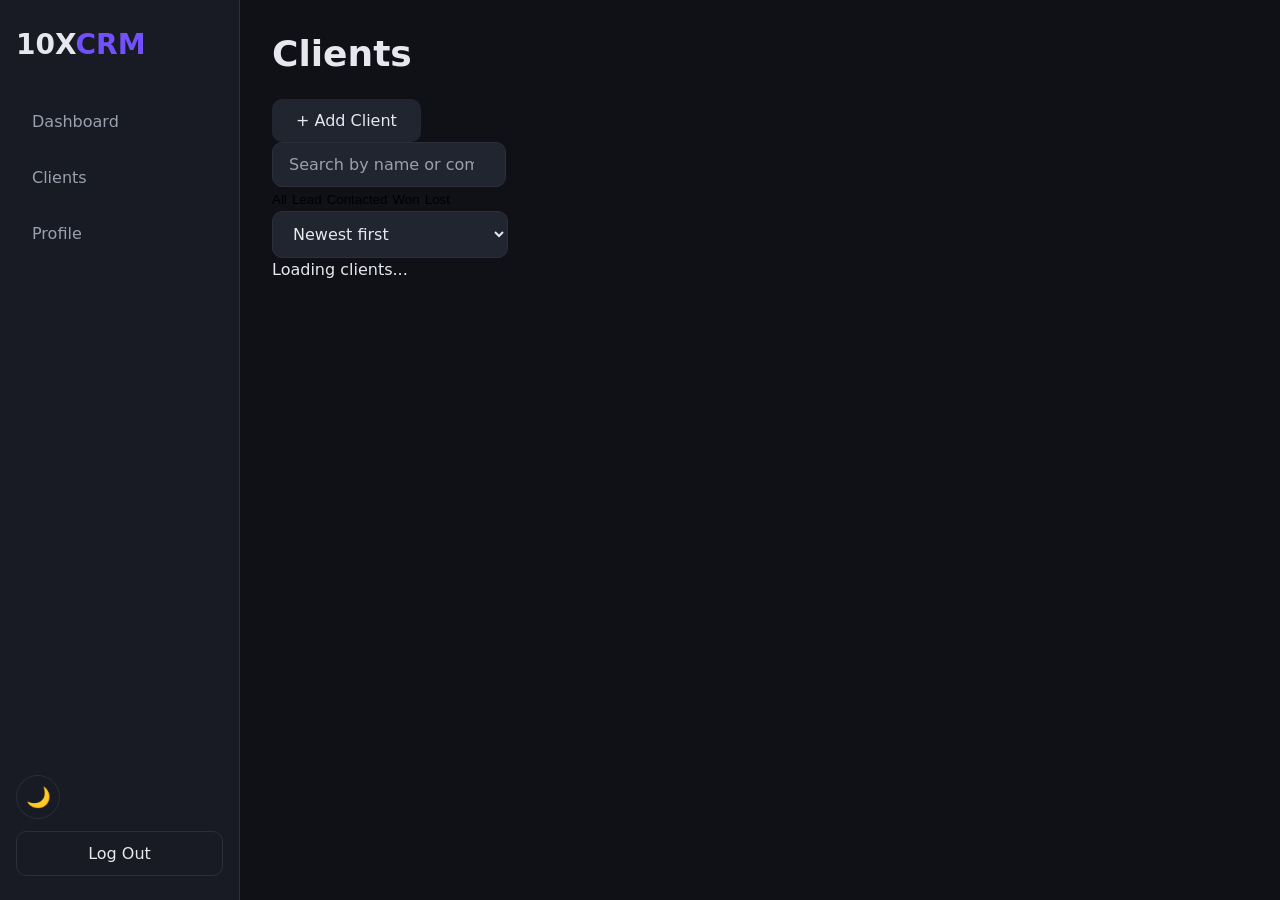
==== clients.html @ c00b86b8 "feat: add clients page structure" ====
<!DOCTYPE html>
<html lang="en">
<head>
  <meta charset="UTF-8" />
  <meta name="viewport" content="width=device-width, initial-scale=1.0" />
  <title>Clients · 10X CRM</title>
  <link rel="stylesheet" href="css/style.css" />
</head>
<body>
  <div class="app">

    <!-- Shared sidebar (identical to dashboard) -->
    <aside class="sidebar">
      <a href="dashboard.html" class="logo">10X<span class="logo__accent">CRM</span></a>

      <nav class="nav" aria-label="Main navigation">
        <a href="dashboard.html" class="nav__link">Dashboard</a>
        <a href="clients.html" class="nav__link">Clients</a>
        <a href="profile.html" class="nav__link">Profile</a>
      </nav>

      <div class="sidebar__footer">
        <button id="theme-toggle" class="theme-toggle" type="button" aria-label="Toggle dark and light theme">🌙</button>
        <button id="logout-btn" class="btn btn--ghost" type="button">Log Out</button>
      </div>
    </aside>

    <main class="app__main">

      <!-- Page header -->
      <header class="page__header">
        <h1 class="page__title">Clients</h1>
        <button id="add-client-btn" class="btn btn--primary" type="button">+ Add Client</button>
      </header>

      <!-- Toolbar: search + filter chips + sort   -->
      <section class="toolbar" aria-label="Client filters">
        <input
          type="search"
          id="search-input"
          class="form__input toolbar__search"
          placeholder="Search by name or company..."
          aria-label="Search clients"
        />

        <div class="chips" role="group" aria-label="Filter by status">
          <button class="chip chip--active" type="button" data-status="All">All</button>
          <button class="chip" type="button" data-status="Lead">Lead</button>
          <button class="chip" type="button" data-status="Contacted">Contacted</button>
          <button class="chip" type="button" data-status="Won">Won</button>
          <button class="chip" type="button" data-status="Lost">Lost</button>
        </div>

        <select id="sort-select" class="form__input toolbar__sort" aria-label="Sort clients">
          <option value="newest">Newest first</option>
          <option value="name">Name A→Z</option>
          <option value="deal">Deal value: high → low</option>
        </select>
      </section>

      <!-- Clients list!!!! JS renders the cards in here -->
      <section id="clients-list" class="clients" aria-live="polite">
        <p class="clients__message">Loading clients...</p>
      </section>

    </main>
  </div>

  <!-- ─────────── Add Client modal ─────────── -->
  <div id="add-client-modal" class="modal" hidden>
    <div class="modal__backdrop" data-close-modal></div>

    <div class="modal__box" role="dialog" aria-modal="true" aria-labelledby="add-client-title">
      <header class="modal__header">
        <h2 id="add-client-title" class="modal__title">Add Client</h2>
        <button class="modal__close" type="button" data-close-modal aria-label="Close dialog">✕</button>
      </header>

      <form id="add-client-form" class="form" novalidate>

        <div class="form__group">
          <label for="client-name" class="form__label">Name</label>
          <input type="text" id="client-name" name="name" class="form__input"
                 placeholder="Emily Johnson" aria-describedby="client-name-error" required />
          <p id="client-name-error" class="form__error" aria-live="polite"></p>
        </div>

        <div class="form__group">
          <label for="client-email" class="form__label">Email</label>
          <input type="email" id="client-email" name="email" class="form__input"
                 placeholder="emily@company.com" aria-describedby="client-email-error" required />
          <p id="client-email-error" class="form__error" aria-live="polite"></p>
        </div>

        <div class="form__group">
          <label for="client-phone" class="form__label">Phone</label>
          <input type="tel" id="client-phone" name="phone" class="form__input"
                 placeholder="+995 555 123 456" aria-describedby="client-phone-error" />
          <p id="client-phone-error" class="form__error" aria-live="polite"></p>
        </div>

        <div class="form__group">
          <label for="client-company" class="form__label">Company</label>
          <input type="text" id="client-company" name="company" class="form__input"
                 placeholder="Company (optional)" />
        </div>

        <div class="form__group">
          <label for="client-deal" class="form__label">Deal Value ($)</label>
          <input type="number" id="client-deal" name="dealValue" class="form__input"
                 placeholder="5000" aria-describedby="client-deal-error" required />
          <p id="client-deal-error" class="form__error" aria-live="polite"></p>
        </div>

        <div class="form__group">
          <label for="client-status" class="form__label">Status</label>
          <select id="client-status" name="status" class="form__input">
            <option value="Lead" selected>Lead</option>
            <option value="Contacted">Contacted</option>
            <option value="Won">Won</option>
            <option value="Lost">Lost</option>
          </select>
        </div>

        <button type="submit" class="btn btn--primary btn--block">Add Client</button>
      </form>
    </div>
  </div>

  <div id="toast-container" class="toast-container" aria-live="polite"></div>
  <script type="module" src="js/clients.js"></script>
</body>
</html>
---- css/style.css ----
*,
*::before,
*::after {
  box-sizing: border-box;
  margin: 0;
  padding: 0;
}

ul, ol {
  list-style-type: none;
}

html {
  font-size: 62.5%;
  -webkit-text-size-adjust: 100%;
  text-size-adjust: 100%;
}

img {
  display: block;
  max-width: 100%;
}

a {
  text-decoration: none;
  color: inherit;
}

button {
  cursor: pointer;
  background-color: transparent;
  border: none;
}

label {
  cursor: pointer;
  font: inherit;
}

:root {
  --accent: rgb(114, 80, 252);
  --accent-hover: rgb(81.6808988764, 39.8876404494, 251.3123595506);
  --accent-2: rgb(9, 198, 184);
  --pink: rgb(218, 37, 137);
  --accent-contrast: #ffffff;
  --lead: #3b82f6;
  --contacted: #f59e0b;
  --won: #22c55e;
  --lost: #ef4444;
  --success: #22c55e;
  --danger: #ef4444;
  --bg: #0f1117;
  --surface: #181b24;
  --surface-2: #212530;
  --border: #2a2f3a;
  --text: #e6e8ee;
  --text-muted: #9aa0ae;
  --shadow: 0 4px 12px rgba(0, 0, 0, 0.3);
}

body.light {
  --bg: #f5f6f8;
  --surface: #ffffff;
  --surface-2: #f0f1f4;
  --border: #e2e5ea;
  --text: #1a1d24;
  --text-muted: #5c6270;
  --shadow: 0 4px 12px rgba(0, 0, 0, 0.08);
}

body {
  min-height: 100vh;
  font-family: "Roboto", system-ui, sans-serif;
  font-size: 1.6rem;
  line-height: 1.5;
  background-color: var(--bg);
  color: var(--text);
  transition: background-color 0.2s ease, color 0.2s ease;
}

h1, h2, h3 {
  line-height: 1.2;
  font-weight: 600;
}

.btn {
  display: inline-flex;
  align-items: center;
  justify-content: center;
  gap: 0.8rem;
  padding: 1.2rem 2.4rem;
  border-radius: 1rem;
  font-size: 1.6rem;
  font-weight: 500;
  font-family: inherit;
  position: relative;
  overflow: hidden;
  z-index: 1;
  transition: transform 0.2s ease, color 0.2s ease;
}
.btn::before {
  content: "";
  position: absolute;
  top: 0;
  left: 0;
  width: 100%;
  height: 100%;
  background-color: var(--accent);
  transform: scaleX(0);
  transform-origin: left;
  transition: transform 0.4s ease;
  z-index: -1;
}
.btn--primary {
  background-color: var(--surface-2);
  color: var(--text);
}
.btn--primary:hover {
  color: var(--accent-contrast);
}
.btn--primary:hover::before {
  transform: scaleX(1);
}
.btn--primary:active {
  transform: translateY(0.1rem);
}
.btn--block {
  width: 100%;
}
.btn--ghost {
  background-color: transparent;
  border: 0.1rem solid var(--border);
  color: var(--text);
}
.btn--ghost:hover {
  background-color: var(--surface-2);
}

.form {
  display: flex;
  flex-direction: column;
  gap: 1.6rem;
}

.form__group {
  display: flex;
  flex-direction: column;
  gap: 0.8rem;
}

.form__label {
  font-size: 1.4rem;
  font-weight: 500;
}

.form__input {
  padding: 1.2rem 1.6rem;
  font-size: 1.6rem;
  font-family: inherit;
  color: var(--text);
  background-color: var(--surface-2);
  border: 1px solid var(--border);
  border-radius: 1rem;
  transition: border-color 0.2s ease, box-shadow 0.2s ease;
}
.form__input::placeholder {
  color: var(--text-muted);
}
.form__input:focus {
  outline: none;
  border-color: var(--accent);
  box-shadow: 0 0 0 3px rgba(114, 80, 252, 0.25);
}

.form__input.input-error {
  border-color: var(--danger);
}

.form__error {
  font-size: 1.2rem;
  color: var(--danger);
  min-height: 1.6rem;
}

.form__error--global {
  text-align: center;
}

.theme-toggle {
  width: 4.4rem;
  height: 4.4rem;
  border-radius: 999px;
  font-size: 2rem;
  background-color: var(--surface);
  border: 1px solid var(--border);
  color: var(--text);
  display: flex;
  justify-content: center;
  align-items: center;
  transition: transform 0.2s ease, background-color 0.2s ease;
}
.theme-toggle:hover {
  transform: scale(1.05);
}
.theme-toggle--fixed {
  position: fixed;
  top: 1.6rem;
  right: 1.6rem;
  z-index: 100;
}

.toast-container {
  position: fixed;
  bottom: 2.4rem;
  right: 2.4rem;
  z-index: 200;
  display: flex;
  flex-direction: column;
  gap: 1.2rem;
}

.toast {
  min-width: 28rem;
  padding: 1.2rem 1.6rem;
  border-radius: 1rem;
  color: #fff;
  font-size: 1.4rem;
  box-shadow: var(--shadow);
  display: flex;
  justify-content: space-between;
  align-items: center;
  gap: 1.2rem;
}
.toast--success {
  background-color: var(--success);
}
.toast--error {
  background-color: var(--danger);
}
.toast__close {
  color: inherit;
  font-size: 1.6rem;
  line-height: 1;
  opacity: 0.8;
}
.toast__close:hover {
  opacity: 1;
}

.nav {
  display: flex;
  flex-direction: column;
  gap: 0.8rem;
}

.nav__link {
  padding: 1.2rem 1.6rem;
  border-radius: 1rem;
  color: var(--text-muted);
  font-weight: 500;
  transition: background-color 0.2s ease, color 0.2s ease;
}
.nav__link:hover {
  background-color: var(--surface-2);
  color: var(--text);
}
.nav__link--active {
  background-color: var(--accent);
  color: var(--accent-contrast);
}

.app {
  display: grid;
  grid-template-columns: 24rem 1fr;
  min-height: 100vh;
}

.sidebar {
  position: sticky;
  top: 0;
  height: 100vh;
  padding: 2.4rem 1.6rem;
  background-color: var(--surface);
  border-right: 1px solid var(--border);
  display: flex;
  flex-direction: column;
  gap: 3.2rem;
}

.sidebar__footer {
  margin-top: auto;
  display: flex;
  flex-direction: column;
  gap: 1.2rem;
}

.app__main {
  padding: 3.2rem;
}

.page__title {
  font-size: 3.6rem;
  margin-bottom: 2.4rem;
}

.auth {
  min-height: 100vh;
  display: flex;
  justify-content: center;
  align-items: center;
  padding: 1.6rem;
  background-image: url("../images/10x.avif");
  background-size: cover;
  background-position: center;
  background-repeat: no-repeat;
}

.auth-card {
  width: 100%;
  max-width: 42rem;
  padding: 3.2rem;
  background-color: var(--surface);
  border: 1px solid rgb(114, 80, 252);
  border-radius: 1.6rem;
  box-shadow: var(--shadow);
  display: flex;
  flex-direction: column;
  gap: 2.4rem;
}

.auth-header {
  text-align: center;
  display: flex;
  align-items: center;
  flex-direction: column;
  gap: 0.8rem;
}

.logo {
  font-size: 2.8rem;
  font-weight: 700;
}
.logo__letter {
  display: inline-block;
  transform-origin: center;
  animation: pulseAndPause 3s infinite ease-in-out;
  color: rgb(114, 80, 252);
}
.logo__accent {
  color: var(--accent);
}

.auth-card__title {
  font-size: 3.6rem;
}

.auth-card__subtitle {
  font-size: 1.4rem;
  color: var(--text-muted);
}

.auth-card__switch {
  text-align: center;
  font-size: 1.4rem;
  color: var(--text-muted);
}

.link {
  color: var(--accent);
  font-weight: 500;
}
.link:hover {
  text-decoration: underline;
}

@keyframes pulseAndPause {
  0%, 100% {
    transform: scale(1);
  }
  15% {
    transform: scale(1.3);
  }
  30% {
    transform: scale(1);
  }
}

/*# sourceMappingURL=style.css.map */
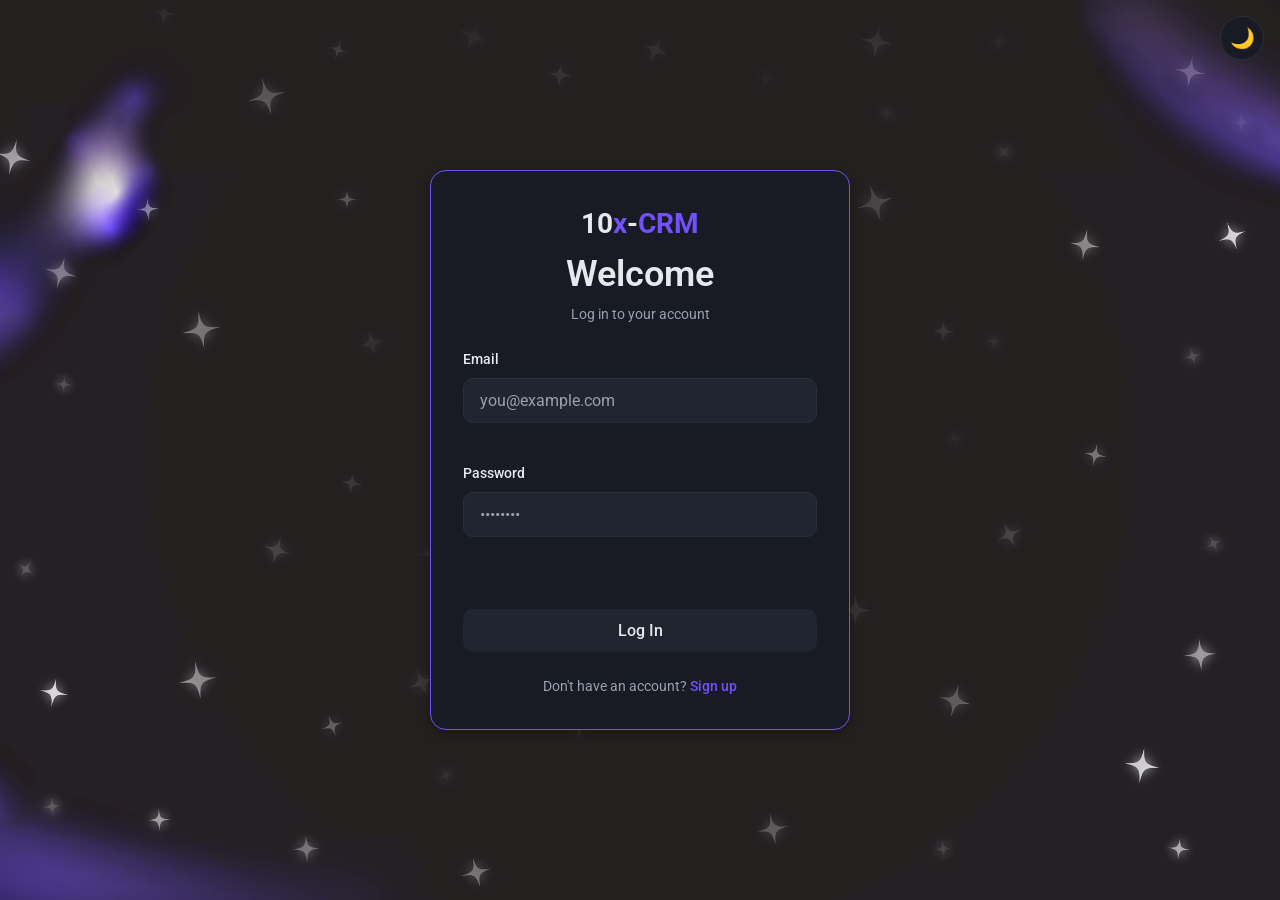
==== commit 83e353fd: "feat: add clients html explaining comment" ====
--- a/clients.html
+++ b/clients.html
@@ -66,9 +66,12 @@
     </main>
   </div>
 
-  <!-- ─────────── Add Client modal ─────────── -->
+  <!-- =============CLIENT MODAL=============== -->
+   <!--all inout attributes have name= name, name=email... not to write
+   all time querySelector and catch by it but to write in JS 
+   form.dealValue.value-->
   <div id="add-client-modal" class="modal" hidden>
-    <div class="modal__backdrop" data-close-modal></div>
+    <div class="modal__backdrop" data-close-modal></div> <!--black transparent background-->
 
     <div class="modal__box" role="dialog" aria-modal="true" aria-labelledby="add-client-title">
       <header class="modal__header">
--- a/css/style.css
+++ b/css/style.css
@@ -83,6 +83,27 @@
   font-weight: 600;
 }
 
+.badge {
+  display: inline-block;
+  padding: 0.4rem 1.2rem;
+  border-radius: 999px;
+  font-size: 1.2rem;
+  font-weight: 600;
+  color: #fff;
+}
+.badge--lead {
+  background-color: var(--lead);
+}
+.badge--contacted {
+  background-color: var(--contacted);
+}
+.badge--won {
+  background-color: var(--won);
+}
+.badge--lost {
+  background-color: var(--lost);
+}
+
 .btn {
   display: inline-flex;
   align-items: center;
@@ -136,6 +157,75 @@
   background-color: var(--surface-2);
 }
 
+.client-card {
+  padding: 1.6rem;
+  background-color: var(--surface);
+  border: 0.1rem solid var(--border);
+  border-radius: 1.6rem;
+  box-shadow: var(--shadow);
+  cursor: pointer;
+  transition: transform 0.2s ease, border-color 0.2s ease;
+  display: flex;
+  flex-direction: column;
+  gap: 1.2rem;
+}
+.client-card:hover {
+  transform: translateY(-0.3rem);
+  border-color: var(--accent);
+}
+
+.client-card__top {
+  display: flex;
+  align-items: center;
+  gap: 1.2rem;
+}
+
+.client-card__avatar {
+  width: 4.8rem;
+  height: 4.8rem;
+  border-radius: 999px;
+  object-fit: cover;
+  background-color: var(--surface-2);
+  flex-shrink: 0;
+}
+
+.client-card__name {
+  font-size: 1.6rem;
+  font-weight: 600;
+}
+
+.client-card__company,
+.client-card__email {
+  font-size: 1.4rem;
+  color: var(--text-muted);
+  word-break: break-word;
+}
+
+.client-card__footer {
+  display: flex;
+  justify-content: space-between;
+  align-items: center;
+  gap: 1.2rem;
+  margin-top: auto;
+  padding-top: 1.2rem;
+  border-top: 0.1rem solid var(--border);
+}
+
+.client-card__deal {
+  font-weight: 700;
+}
+
+.client-card__delete {
+  font-size: 2rem;
+  line-height: 1;
+  opacity: 0.7;
+  transition: opacity 0.2s ease, transform 0.2s ease;
+}
+.client-card__delete:hover {
+  opacity: 1;
+  transform: scale(1.1);
+}
+
 .form {
   display: flex;
   flex-direction: column;
@@ -245,6 +335,63 @@
 }
 .toast__close:hover {
   opacity: 1;
+}
+
+.modal {
+  position: fixed;
+  inset: 0;
+  z-index: 300;
+  padding: 1.6rem;
+  display: flex;
+  justify-content: center;
+  align-items: center;
+}
+
+.modal[hidden] {
+  display: none;
+}
+
+.modal__backdrop {
+  position: absolute;
+  inset: 0;
+  background-color: rgba(0, 0, 0, 0.6);
+}
+
+.modal__box {
+  position: relative;
+  width: 100%;
+  max-width: 48rem;
+  max-height: 90vh;
+  overflow-y: auto;
+  padding: 2.4rem;
+  background-color: var(--surface);
+  border: 0.1rem solid var(--border);
+  border-radius: 1.6rem;
+  box-shadow: var(--shadow);
+  display: flex;
+  flex-direction: column;
+  gap: 1.6rem;
+}
+
+.modal__header {
+  display: flex;
+  justify-content: space-between;
+  align-items: center;
+  gap: 1.2rem;
+}
+
+.modal__title {
+  font-size: 2.8rem;
+}
+
+.modal__close {
+  font-size: 2rem;
+  line-height: 1;
+  color: var(--text-muted);
+  transition: color 0.2s ease;
+}
+.modal__close:hover {
+  color: var(--text);
 }
 
 .nav {
@@ -384,5 +531,70 @@
     transform: scale(1);
   }
 }
+.page__header {
+  display: flex;
+  justify-content: space-between;
+  align-items: center;
+  gap: 1.6rem;
+  margin-bottom: 2.4rem;
+}
+.page__header .page__title {
+  margin-bottom: 0;
+}
+
+.toolbar {
+  display: flex;
+  align-items: center;
+  flex-wrap: wrap;
+  gap: 1.2rem;
+  margin-bottom: 2.4rem;
+}
+
+.toolbar__search {
+  flex: 1 1 24rem;
+}
+
+.toolbar__sort {
+  flex: 0 0 auto;
+}
+
+.chips {
+  display: flex;
+  flex-wrap: wrap;
+  gap: 0.8rem;
+}
+
+.chip {
+  padding: 0.8rem 1.6rem;
+  border-radius: 999px;
+  border: 0.1rem solid var(--border);
+  background-color: var(--surface);
+  color: var(--text-muted);
+  font-size: 1.4rem;
+  font-weight: 500;
+  transition: background-color 0.2s ease, color 0.2s ease, border-color 0.2s ease;
+}
+.chip:hover {
+  color: var(--text);
+  border-color: var(--accent);
+}
+.chip--active {
+  background-color: var(--accent);
+  border-color: var(--accent);
+  color: var(--accent-contrast);
+}
+
+.clients {
+  display: grid;
+  grid-template-columns: repeat(auto-fill, minmax(28rem, 1fr));
+  gap: 1.6rem;
+}
+
+.clients__message {
+  grid-column: 1/-1;
+  padding: 3.2rem;
+  text-align: center;
+  color: var(--text-muted);
+}
 
 /*# sourceMappingURL=style.css.map */
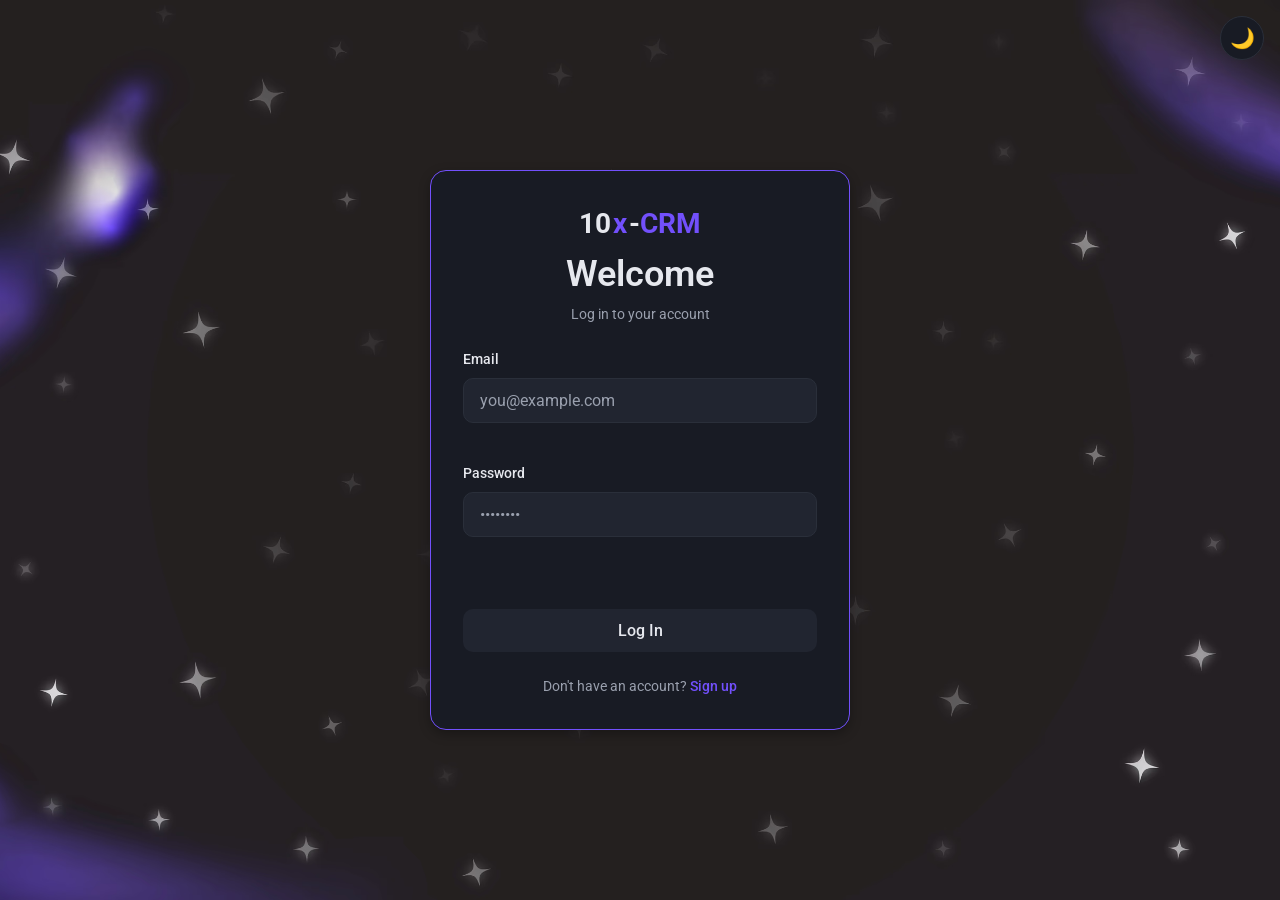
==== commit 58042fdd: "add: hamburger menu for sidebar" ====
--- a/clients.html
+++ b/clients.html
@@ -8,10 +8,13 @@
 </head>
 <body>
   <div class="app">
+    <button id="menu-toggle" class="menu-toggle" type="button" aria-label="Open menu" aria-expanded="false">☰</button>
+    <div id="sidebar-backdrop" class="sidebar-backdrop"></div>
+
 
     <!-- Shared sidebar (identical to dashboard) -->
     <aside class="sidebar">
-      <a href="dashboard.html" class="logo">10X<span class="logo__accent">CRM</span></a>
+      <a href="dashboard.html" class="logo">10<span class="logo__letter">x</span>-<span class="logo__accent">CRM</span></a>
 
       <nav class="nav" aria-label="Main navigation">
         <a href="dashboard.html" class="nav__link">Dashboard</a>
@@ -130,6 +133,49 @@
     </div>
   </div>
 
+  <!-- =================== Client details modal ==================== -->
+<div id="details-modal" class="modal" hidden>
+  <div class="modal__backdrop" data-close-modal></div>
+
+  <div class="modal__box" role="dialog" aria-modal="true" aria-labelledby="details-title">
+    <header class="modal__header">
+      <h2 id="details-title" class="modal__title">Client Details</h2>
+      <button class="modal__close" type="button" data-close-modal aria-label="Close dialog">✕</button>
+    </header>
+
+    <div class="details">
+      <div class="details__head">
+        <img id="details-avatar" class="details__avatar" src="" alt="" />
+        <div>
+          <p id="details-name" class="details__name"></p>
+          <p id="details-company" class="details__company"></p>
+        </div>
+      </div>
+
+      <dl class="details__list">
+        <div><dt>Email</dt><dd id="details-email"></dd></div>
+        <div><dt>Phone</dt><dd id="details-phone"></dd></div>
+        <div><dt>Status</dt><dd id="details-status"></dd></div>
+        <div><dt>Deal Value</dt><dd id="details-deal"></dd></div>
+        <div><dt>Client since</dt><dd id="details-since"></dd></div>
+      </dl>
+
+      <section class="notes">
+        <h3 class="notes__title">Notes</h3>
+        <ul id="notes-list" class="notes__list"></ul>
+
+        <form id="note-form" class="notes__form" novalidate>
+          <input type="text" id="note-input" class="form__input" placeholder="Add a note..." />
+          <button type="submit" class="btn btn--primary">Add note</button>
+        </form>
+
+        <button id="remind-btn" class="btn btn--ghost" type="button">Remind me in 1 min</button>
+      </section>
+    </div>
+  </div>
+</div>
+
+
   <div id="toast-container" class="toast-container" aria-live="polite"></div>
   <script type="module" src="js/clients.js"></script>
 </body>
--- a/css/style.css
+++ b/css/style.css
@@ -43,10 +43,10 @@
   --accent-2: rgb(9, 198, 184);
   --pink: rgb(218, 37, 137);
   --accent-contrast: #ffffff;
-  --lead: #3b82f6;
-  --contacted: #f59e0b;
-  --won: #22c55e;
-  --lost: #ef4444;
+  --lead: rgb(218, 37, 137);
+  --contacted: rgb(186, 174, 67);
+  --won: rgb(9, 198, 184);
+  --lost: rgb(206, 42, 76);
   --success: #22c55e;
   --danger: #ef4444;
   --bg: #0f1117;
@@ -90,6 +90,8 @@
   font-size: 1.2rem;
   font-weight: 600;
   color: #fff;
+  text-align: center;
+  max-width: 10rem;
 }
 .badge--lead {
   background-color: var(--lead);
@@ -201,6 +203,17 @@
   word-break: break-word;
 }
 
+.client-card__status {
+  padding: 0.8rem 1.2rem;
+  border-radius: 1rem;
+  border: 0.1rem solid var(--border);
+  background-color: var(--surface-2);
+  color: var(--text);
+  font-size: 1.2rem;
+  font-family: inherit;
+  cursor: pointer;
+}
+
 .client-card__footer {
   display: flex;
   justify-content: space-between;
@@ -220,6 +233,7 @@
   line-height: 1;
   opacity: 0.7;
   transition: opacity 0.2s ease, transform 0.2s ease;
+  color: rgb(218, 37, 137);
 }
 .client-card__delete:hover {
   opacity: 1;
@@ -394,6 +408,93 @@
   color: var(--text);
 }
 
+.details {
+  display: flex;
+  flex-direction: column;
+  gap: 1.6rem;
+}
+
+.details__head {
+  display: flex;
+  align-items: center;
+  gap: 1.2rem;
+}
+
+.details__avatar {
+  width: 6.4rem;
+  height: 6.4rem;
+  border-radius: 999px;
+  object-fit: cover;
+}
+
+.details__name {
+  font-size: 2rem;
+  font-weight: 600;
+}
+
+.details__company {
+  font-size: 1.4rem;
+  color: var(--text-muted);
+}
+
+.details__list {
+  display: flex;
+  flex-direction: column;
+}
+
+.details__list > div {
+  display: flex;
+  justify-content: space-between;
+  gap: 1.2rem;
+  padding: 0.8rem 0;
+  border-bottom: 0.1rem solid var(--border);
+  font-size: 1.4rem;
+}
+
+.details__list dt {
+  color: var(--text-muted);
+}
+
+.notes__title {
+  font-size: 1.6rem;
+  margin-bottom: 1.2rem;
+}
+
+.notes__list {
+  display: flex;
+  flex-direction: column;
+  gap: 0.8rem;
+  margin-bottom: 1.2rem;
+}
+
+.notes__item {
+  padding: 1.2rem;
+  background-color: var(--surface-2);
+  border-radius: 1rem;
+  font-size: 1.4rem;
+}
+
+.notes__date {
+  display: block;
+  margin-top: 0.4rem;
+  font-size: 1.2rem;
+  color: var(--text-muted);
+}
+
+.notes__empty {
+  font-size: 1.4rem;
+  color: var(--text-muted);
+}
+
+.notes__form {
+  display: flex;
+  gap: 0.8rem;
+  margin-bottom: 1.2rem;
+}
+.notes__form .form__input {
+  flex: 1;
+}
+
 .nav {
   display: flex;
   flex-direction: column;
@@ -428,7 +529,7 @@
   height: 100vh;
   padding: 2.4rem 1.6rem;
   background-color: var(--surface);
-  border-right: 1px solid var(--border);
+  border-right: 0.1rem solid var(--border);
   display: flex;
   flex-direction: column;
   gap: 3.2rem;
@@ -450,6 +551,60 @@
   margin-bottom: 2.4rem;
 }
 
+.menu-toggle {
+  display: none;
+  position: fixed;
+  top: 1.6rem;
+  left: 1.6rem;
+  z-index: 500;
+  width: 4.4rem;
+  height: 4.4rem;
+  border-radius: 1rem;
+  background-color: var(--surface);
+  border: 0.1rem solid var(--border);
+  color: var(--text);
+  font-size: 2rem;
+  align-items: center;
+  justify-content: center;
+}
+
+.sidebar-backdrop {
+  display: none;
+  position: fixed;
+  inset: 0;
+  z-index: 350;
+  background-color: rgba(0, 0, 0, 0.5);
+}
+
+@media (max-width: 768px) {
+  .app {
+    grid-template-columns: 1fr;
+  }
+  .menu-toggle {
+    display: flex;
+  }
+  .sidebar {
+    position: fixed;
+    top: 0;
+    left: 0;
+    width: 24rem;
+    height: 100vh;
+    padding-top: 7rem;
+    transform: translateX(-100%);
+    transition: transform 0.2s ease;
+    z-index: 400;
+  }
+  .sidebar--open {
+    transform: translateX(0);
+  }
+  .sidebar-backdrop--visible {
+    display: block;
+  }
+  .app__main {
+    padding: 1.6rem;
+    padding-top: 7rem;
+  }
+}
 .auth {
   min-height: 100vh;
   display: flex;
@@ -463,11 +618,10 @@
 }
 
 .auth-card {
-  width: 100%;
-  max-width: 42rem;
+  width: clamp(28rem, 90vw, 42rem);
   padding: 3.2rem;
   background-color: var(--surface);
-  border: 1px solid rgb(114, 80, 252);
+  border: 0.1rem solid rgb(114, 80, 252);
   border-radius: 1.6rem;
   box-shadow: var(--shadow);
   display: flex;
@@ -491,6 +645,7 @@
   display: inline-block;
   transform-origin: center;
   animation: pulseAndPause 3s infinite ease-in-out;
+  margin: 0 0.2rem;
   color: rgb(114, 80, 252);
 }
 .logo__accent {
@@ -531,6 +686,11 @@
     transform: scale(1);
   }
 }
+@media (max-width: 768px) {
+  .page__header .page__header {
+    flex-wrap: wrap;
+  }
+}
 .page__header {
   display: flex;
   justify-content: space-between;
@@ -597,4 +757,161 @@
   color: var(--text-muted);
 }
 
+.dashboard__header {
+  margin-bottom: 2.4rem;
+}
+
+.dashboard__date {
+  margin-top: 0.4rem;
+  font-size: 1.4rem;
+  color: var(--text-muted);
+}
+
+.stats {
+  display: grid;
+  grid-template-columns: repeat(auto-fit, minmax(20rem, 1fr));
+  gap: 1.6rem;
+  margin-bottom: 2.4rem;
+}
+
+.stat-card {
+  padding: 2.4rem;
+  background-color: var(--surface);
+  border: 0.1rem solid var(--border);
+  border-radius: 1.6rem;
+  box-shadow: var(--shadow);
+  backdrop-filter: blur(1rem);
+  transition: all 0.4s cubic-bezier(0.4, 0, 0.2, 1);
+}
+.stat-card:hover {
+  transform: translateY(-0.6rem);
+  border-color: rgb(9, 198, 184);
+  box-shadow: 0 1rem 2rem rgba(9, 198, 184, 0.2);
+}
+
+.stat-card__label {
+  margin-bottom: 0.8rem;
+  font-size: 1.4rem;
+  color: var(--text-muted);
+}
+
+.stat-card__value {
+  font-size: 3.6rem;
+  font-weight: 700;
+}
+
+.panel {
+  padding: 2.4rem;
+  margin-bottom: 2.4rem;
+  background-color: var(--surface);
+  border: 0.1rem solid var(--border);
+  border-radius: 1.6rem;
+}
+
+.panel__head {
+  display: flex;
+  justify-content: space-between;
+  align-items: center;
+  margin-bottom: 1.6rem;
+}
+
+.panel__title {
+  font-size: 2rem;
+  padding-bottom: 1rem;
+}
+
+.pipeline {
+  display: grid;
+  grid-template-columns: repeat(auto-fit, minmax(14rem, 1fr));
+  gap: 1.2rem;
+}
+
+.pipeline__item {
+  display: flex;
+  justify-content: space-between;
+  align-items: center;
+  padding: 1.2rem 1.6rem;
+  background-color: var(--surface-2);
+  border-radius: 1rem;
+}
+
+.pipeline__count {
+  font-size: 2rem;
+  font-weight: 700;
+}
+
+.recent {
+  display: flex;
+  flex-direction: column;
+}
+
+.recent__item {
+  display: flex;
+  align-items: center;
+  gap: 1.2rem;
+  padding: 1.2rem 0;
+  border-bottom: 0.1rem solid var(--border);
+}
+.recent__item:last-child {
+  border-bottom: none;
+}
+
+.recent__info {
+  flex: 1;
+}
+
+.recent__name {
+  font-weight: 500;
+}
+
+.recent__company {
+  font-size: 1.4rem;
+  color: var(--text-muted);
+}
+
+.recent__date {
+  font-size: 1.4rem;
+  color: var(--text-muted);
+}
+
+.recent__empty {
+  padding: 1.2rem 0;
+  color: var(--text-muted);
+}
+
+.profile__info {
+  display: flex;
+  align-items: center;
+  gap: 1.6rem;
+}
+
+.profile__avatar {
+  flex-shrink: 0;
+  width: 7.2rem;
+  height: 7.2rem;
+  border-radius: 999px;
+  display: flex;
+  align-items: center;
+  justify-content: center;
+  background-color: var(--accent);
+  color: var(--accent-contrast);
+  font-size: 2.8rem;
+  font-weight: 700;
+}
+
+.profile__name {
+  margin-bottom: 0.4rem;
+  font-size: 2rem;
+  font-weight: 600;
+}
+
+.profile__meta {
+  font-size: 1.4rem;
+  color: var(--text-muted);
+}
+
+.panel .form {
+  max-width: 48rem;
+}
+
 /*# sourceMappingURL=style.css.map */
